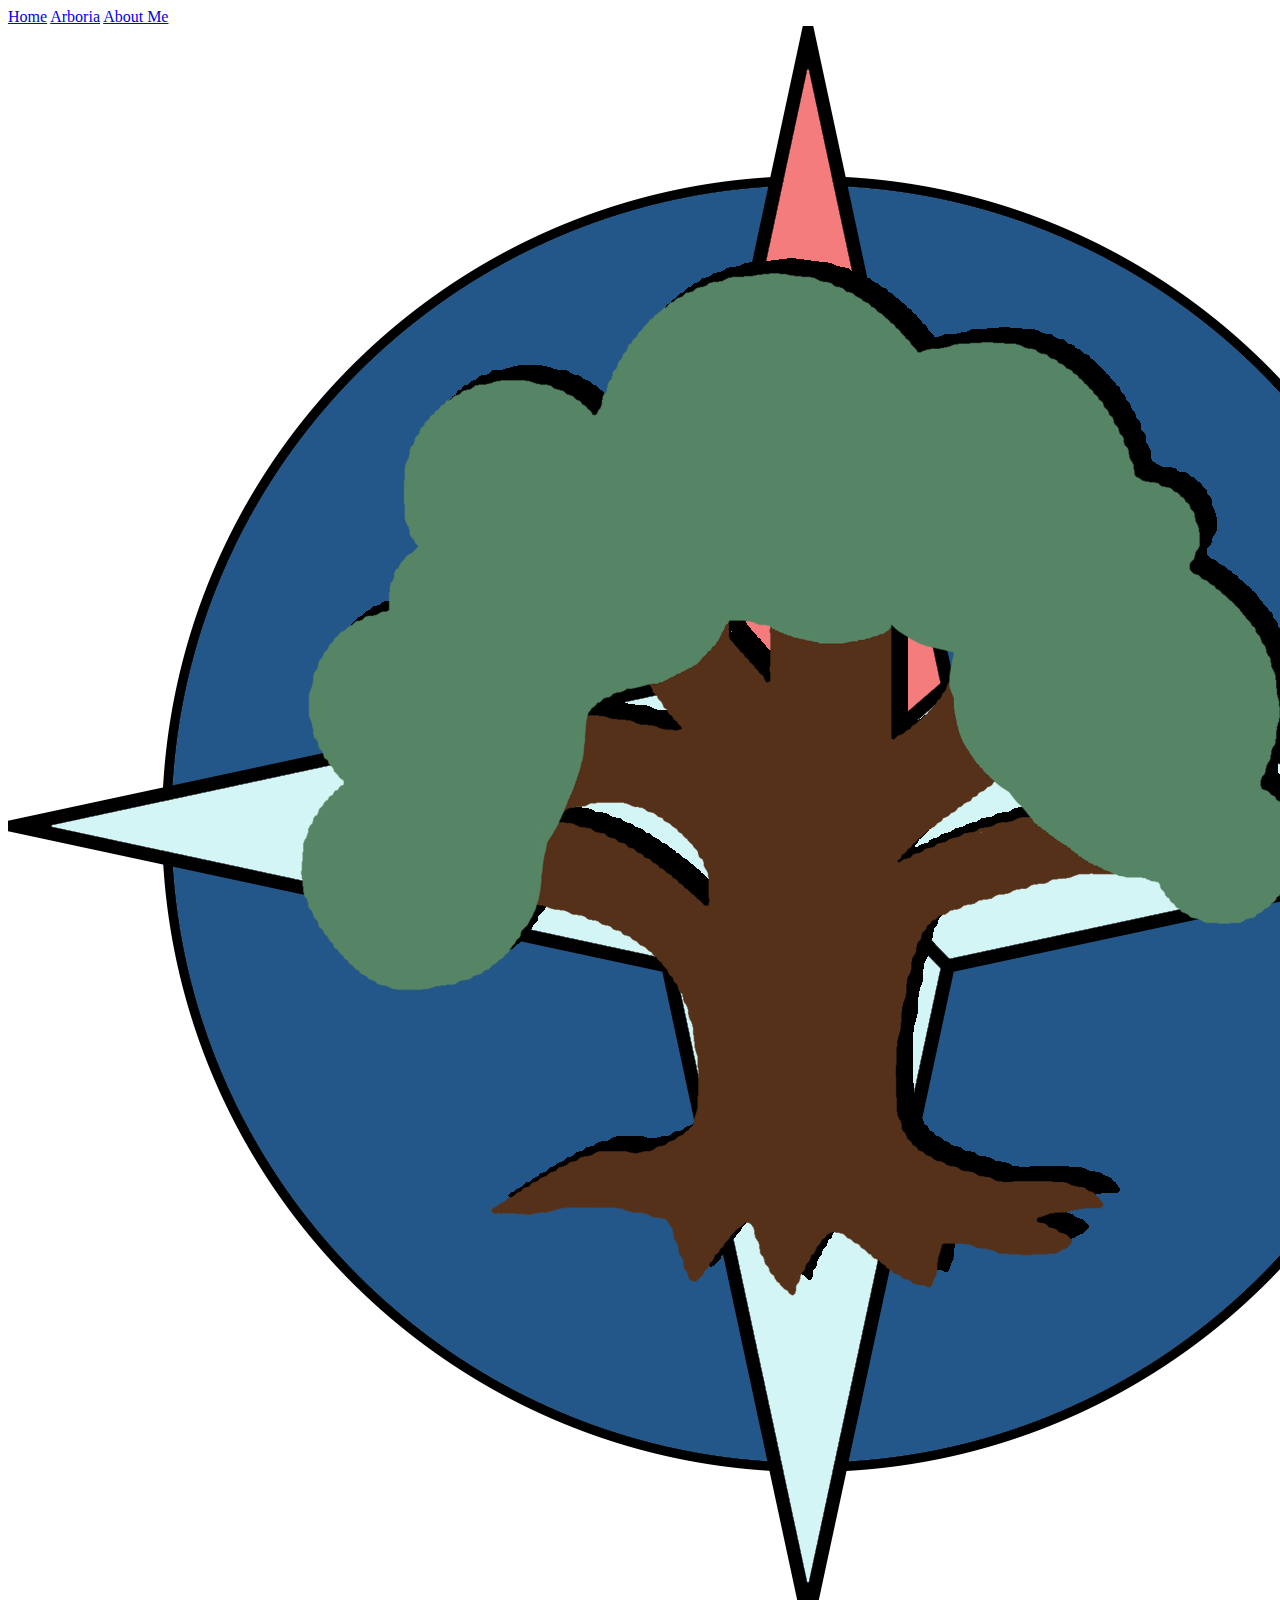
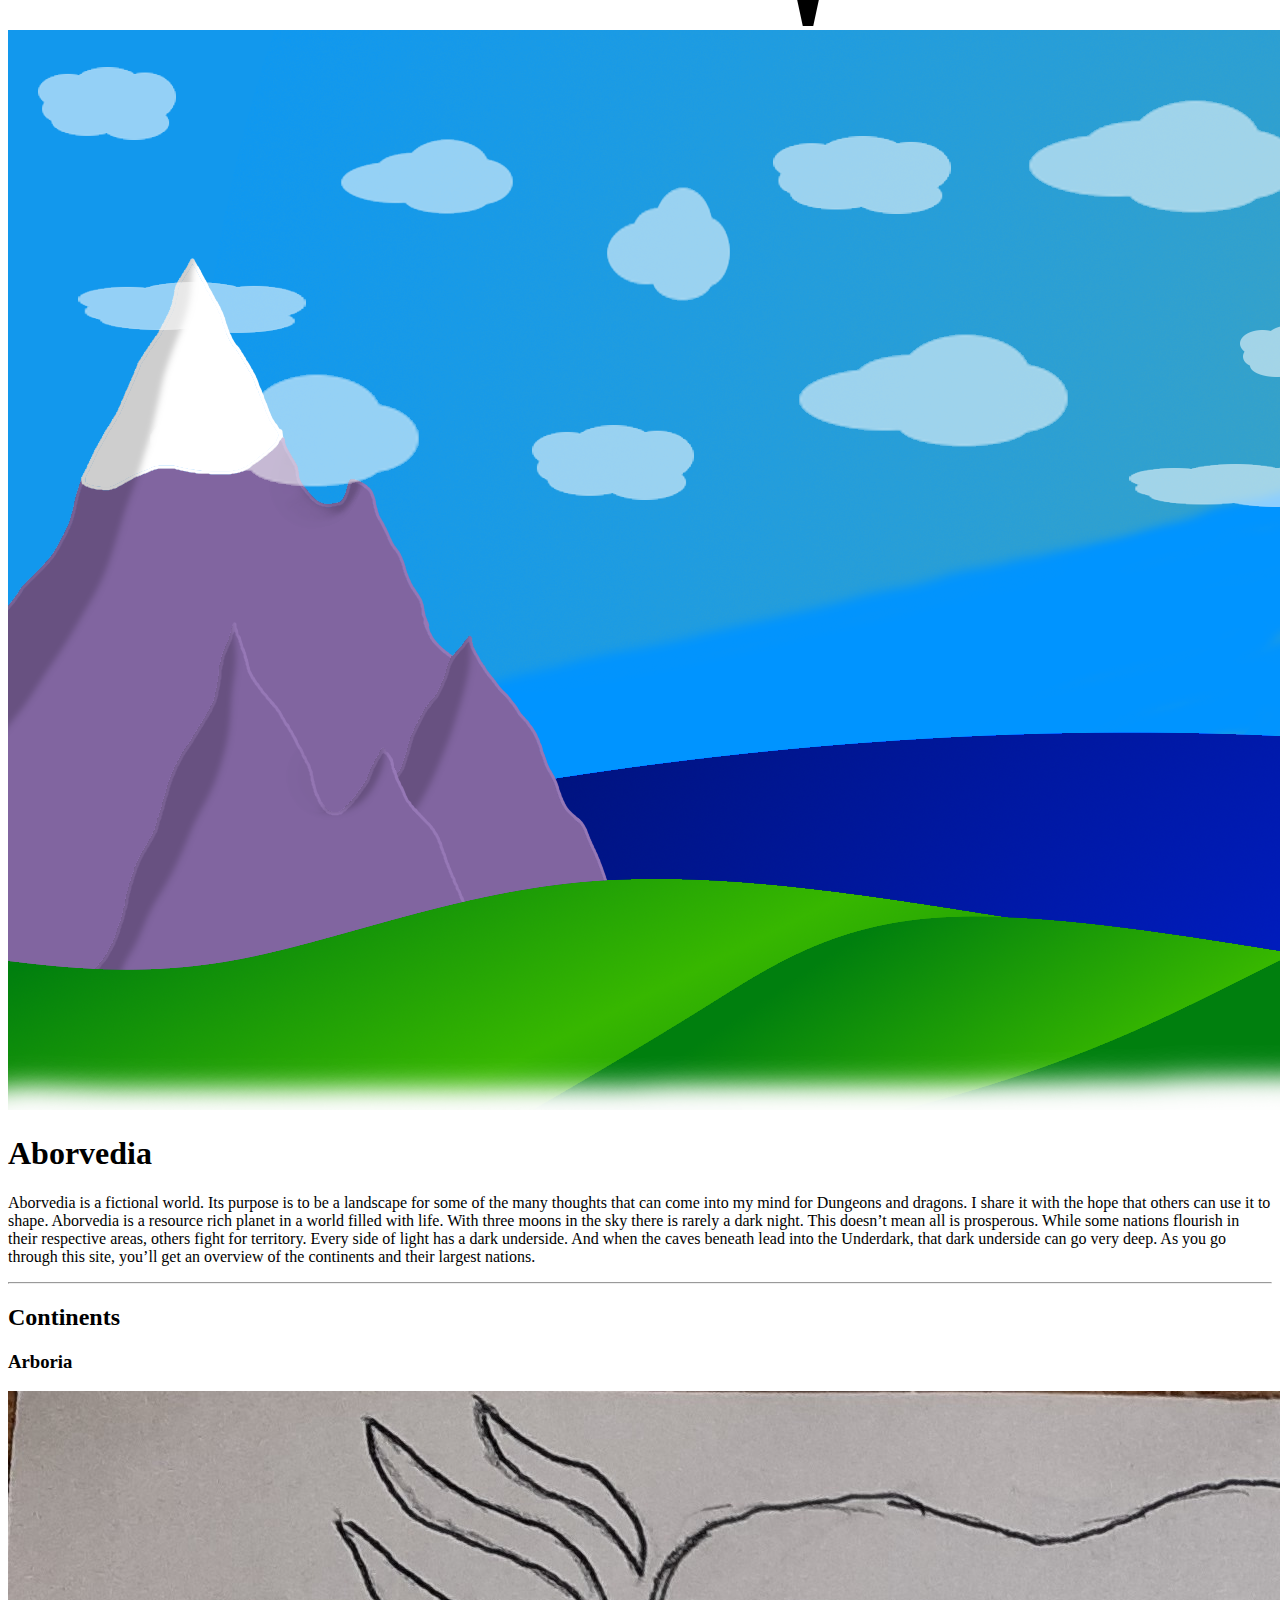
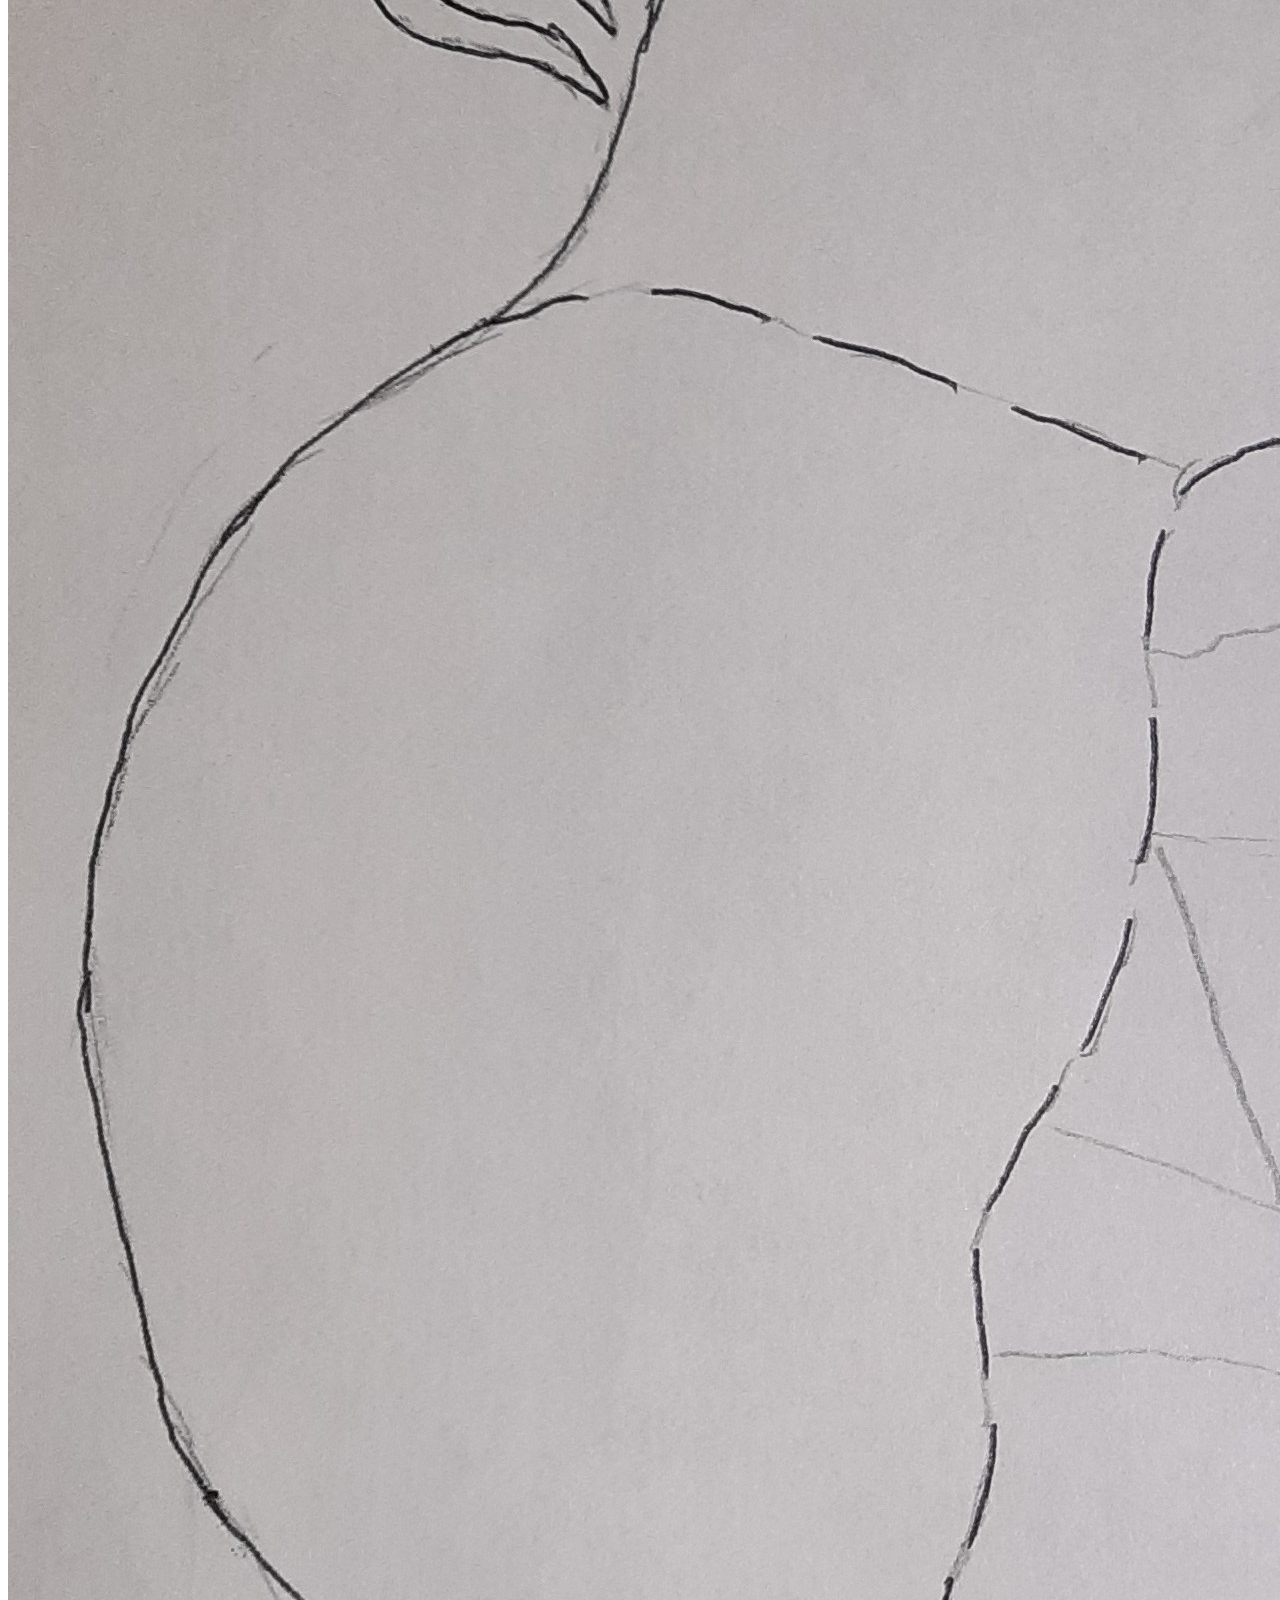
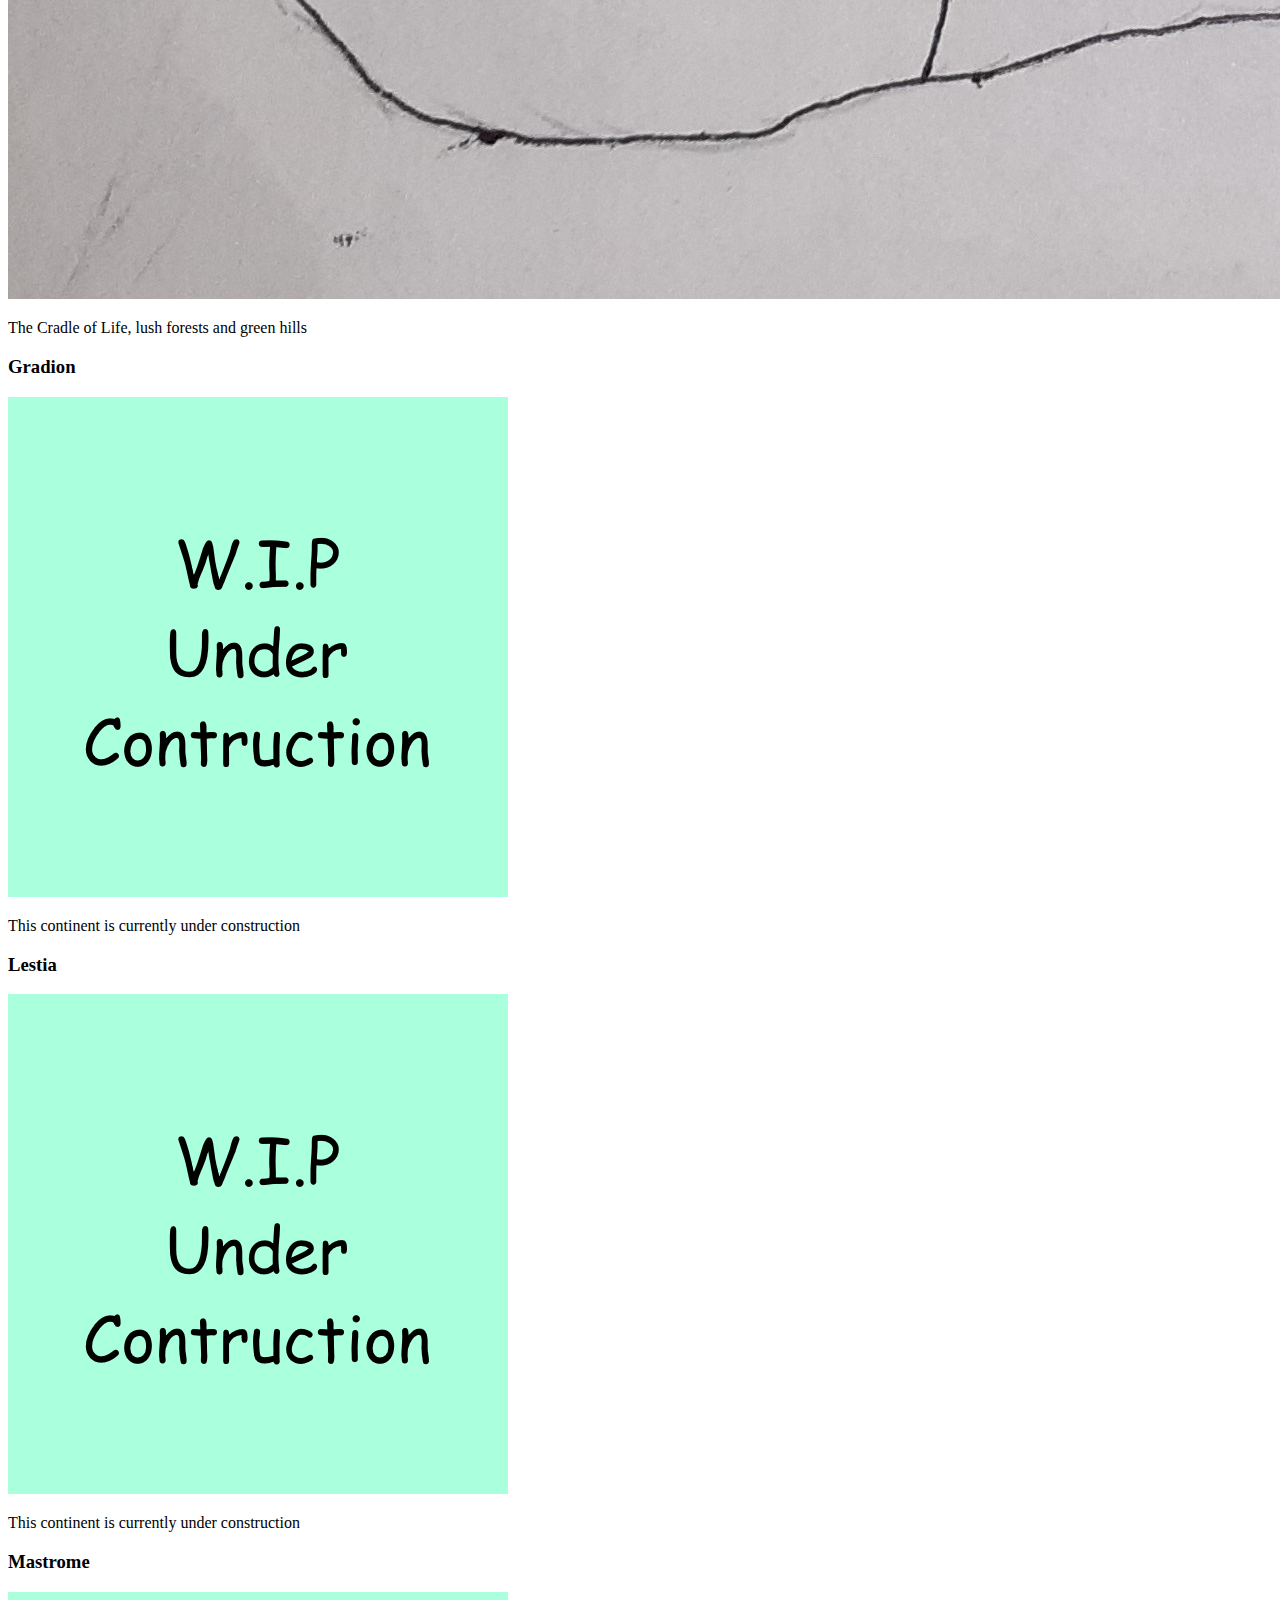
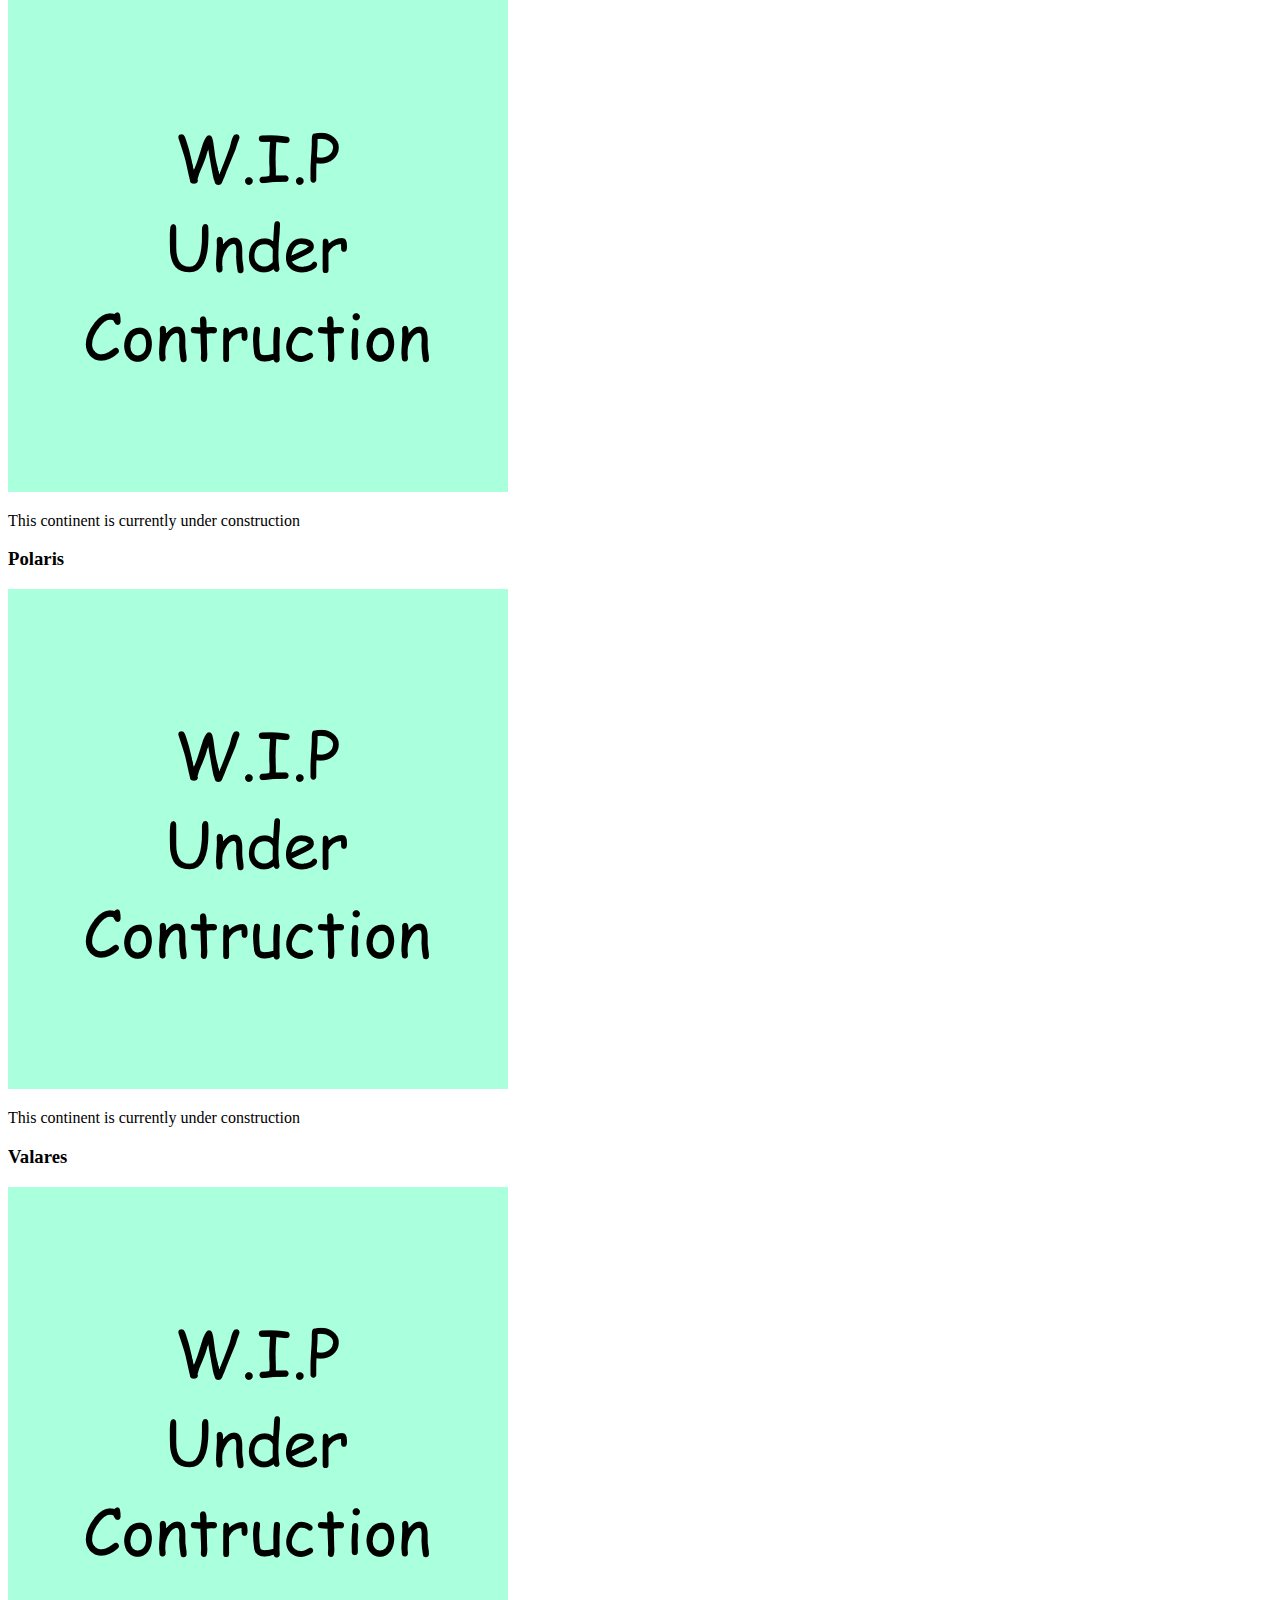
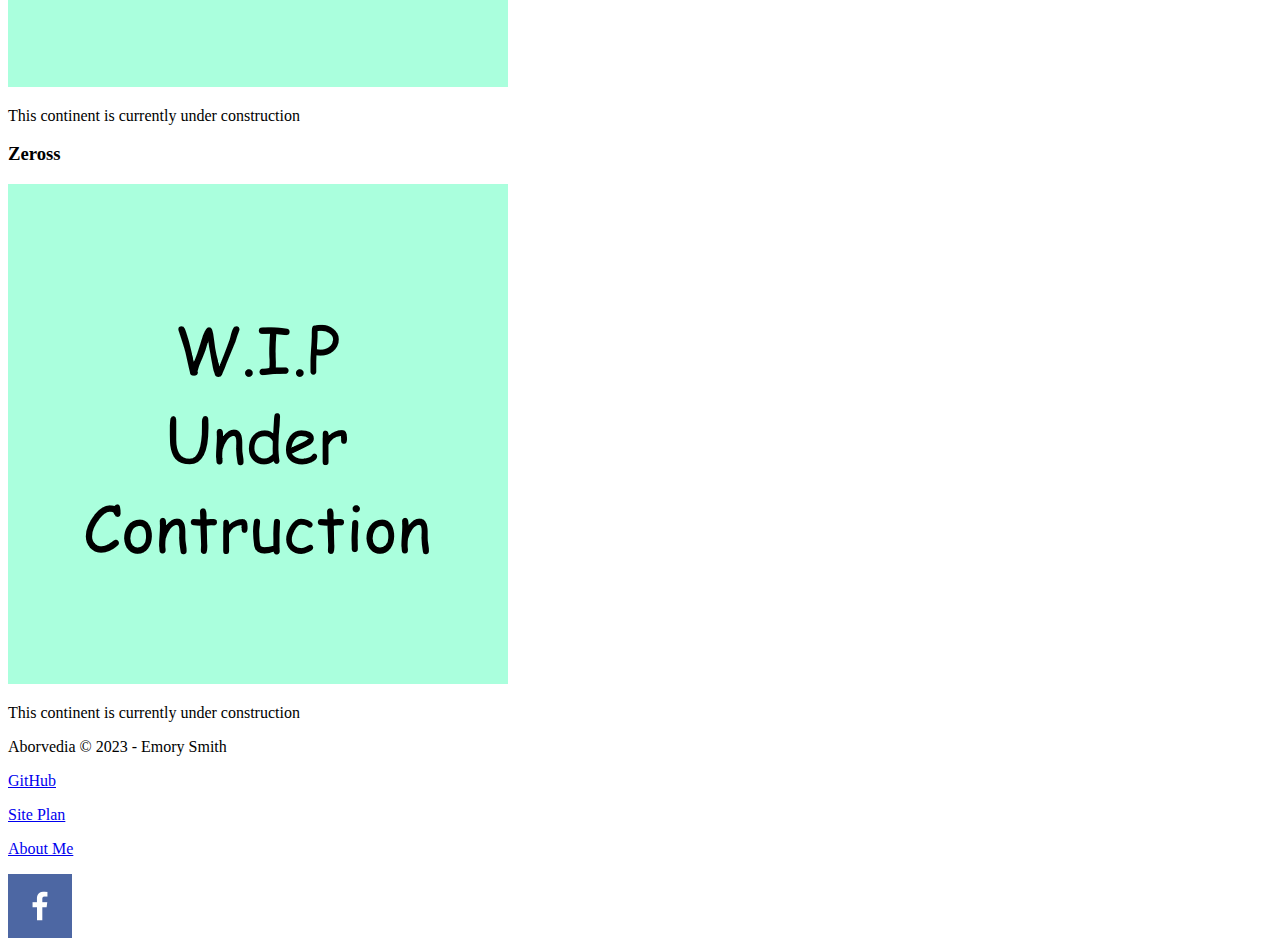
==== personal-site/index.html @ b1093164 "HTML for Site" ====
<!DOCTYPE html>
<html lang="en">
<head>
    <meta charset="UTF-8">
    <meta name="viewport" content="width=device-width, initial-scale=1.0">
    <title>Aborvedia</title>
</head>
<body>
<header>
    <nav>
        <a href="index.html">Home</a>
        <a href="arboria.html">Arboria</a>
        <a href="about-me.html">About Me</a>
    </nav>
    <a href="index.html" id="logo-link">
        <img src="images/Personal-Site-Logo-Alt.png" alt="Aborvedia Logo">
    </a>
</header>
<div id="home">
    <div class="home-box">
        <img class="title-image" src="images/title-image.png" alt="Drawing of a landscape">
        <h1 class="home-title">Aborvedia</h1>
    </div>
    <p class="aborvedia-intro">
        Aborvedia is a fictional world. Its purpose is to be a landscape for some of the many thoughts that can come into my mind for Dungeons and dragons. I share it with the hope that others can use it to shape. Aborvedia is a resource rich planet in a world filled with life. With three moons in the sky there is rarely a dark night. This doesn’t mean all is prosperous. While some nations flourish in their respective areas, others fight for territory. Every side of light has a dark underside. And when the caves beneath lead into the Underdark, that dark underside can go very deep. As you go through this site, you’ll get an overview of the continents and their largest nations.
    </p>
</div>
<hr>
<main>
<h2 class="section-title">Continents</h2>
<div id="continents">
    <section class="continent-card">    
        <h3 class="continent-card-title">Arboria</h3>
        <img class="continent-card-image" src="images/arboria-map.jpg" alt="Map of Arboria">
        <p>The Cradle of Life, lush forests and green hills</p>
        <a href="arboria.html">
            <div class="continent-link"></div>
        </a>    
    </section>
    <section class="continent-card">    
        <h3 class="continent-title">Gradion</h3>
        <img class="continent-image" src="images/WIP.png" alt="W.I.P.">
        <p>This continent is currently under construction</p>
        <a href="#">
            <div class="continent-link"></div>
        </a>    
    </section>
    <section class="continent-card">    
        <h3 class="continent-title">Lestia</h3>
        <img class="continent-image" src="images/WIP.png" alt="W.I.P.">
        <p>This continent is currently under construction</p>
        <a href="#">
            <div class="continent-link"></div>
        </a>    
    </section>
    <section class="continent-card">    
        <h3 class="continent-title">Mastrome</h3>
        <img class="continent-image" src="images/WIP.png" alt="W.I.P.">
        <p>This continent is currently under construction</p>
        <a href="#">
            <div class="continent-link"></div>
        </a>    
    </section>
    <section class="continent-card">    
        <h3 class="continent-title">Polaris</h3>
        <img class="continent-image" src="images/WIP.png" alt="W.I.P.">
        <p>This continent is currently under construction</p>
        <a href="#">
            <div class="continent-link"></div>
        </a>    
    </section>
    <section class="continent-card">    
        <h3 class="continent-title">Valares</h3>
        <img class="continent-image" src="images/WIP.png" alt="W.I.P.">
        <p>This continent is currently under construction</p>
        <a href="#">
            <div class="continent-link"></div>
        </a>    
    </section>
    <section class="continent-card">    
        <h3 class="continent-title">Zeross</h3>
        <img class="continent-image" src="images/WIP.png" alt="W.I.P.">
        <p>This continent is currently under construction</p>
        <a href="#">
            <div class="continent-link"></div>
        </a>    
    </section>
</div>
</main>
<footer>
    <p>Aborvedia &copy; 2023 - Emory Smith</p>
    <div class="bottom-links">
        <p><a href="https://github.com/ESmithByui">GitHub</a></p>
        <p><a href="site-plan.html">Site Plan</a></p>
        <p><a href="about-me.html">About Me</a></p>
        <a href="https://www.facebook.com/emory.smith.5264/">
            <img src="images/facebook.png" alt="facebook">
        </a>
    </div>
</footer>
</body>
</html>
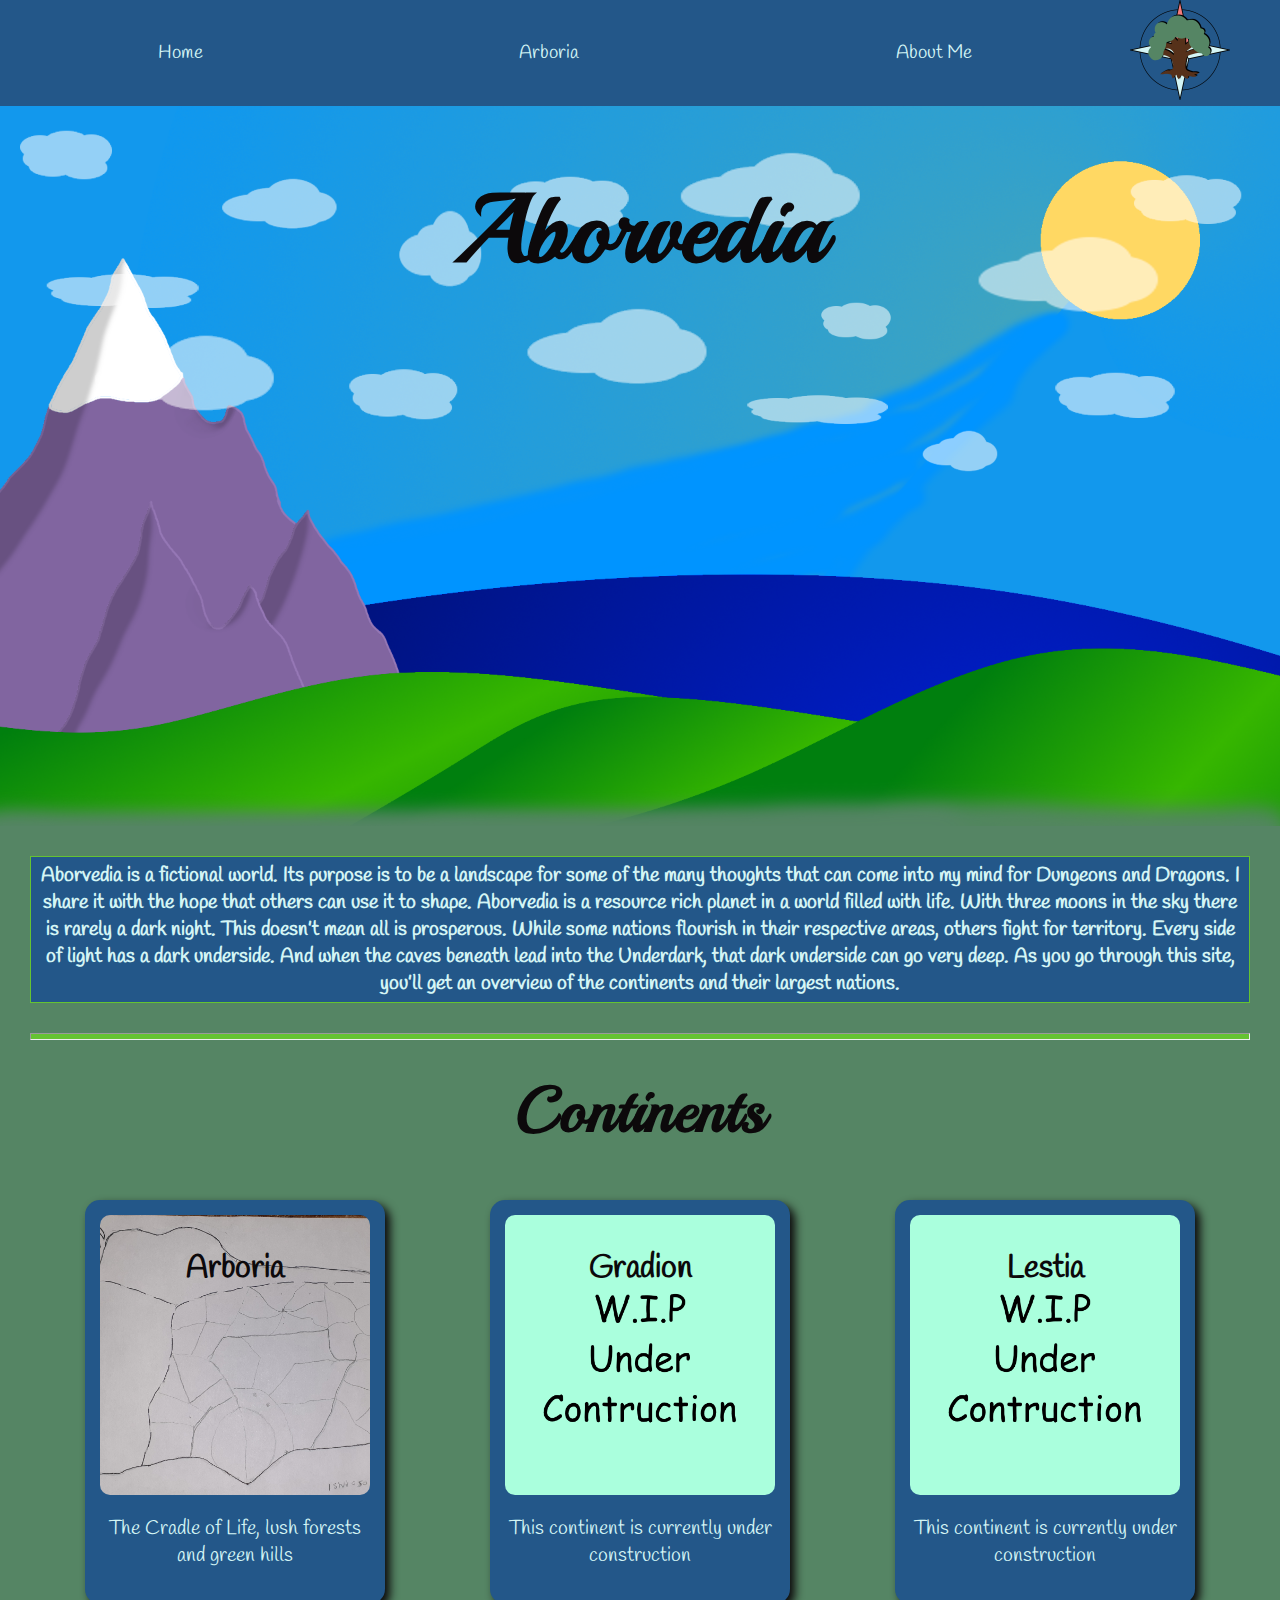
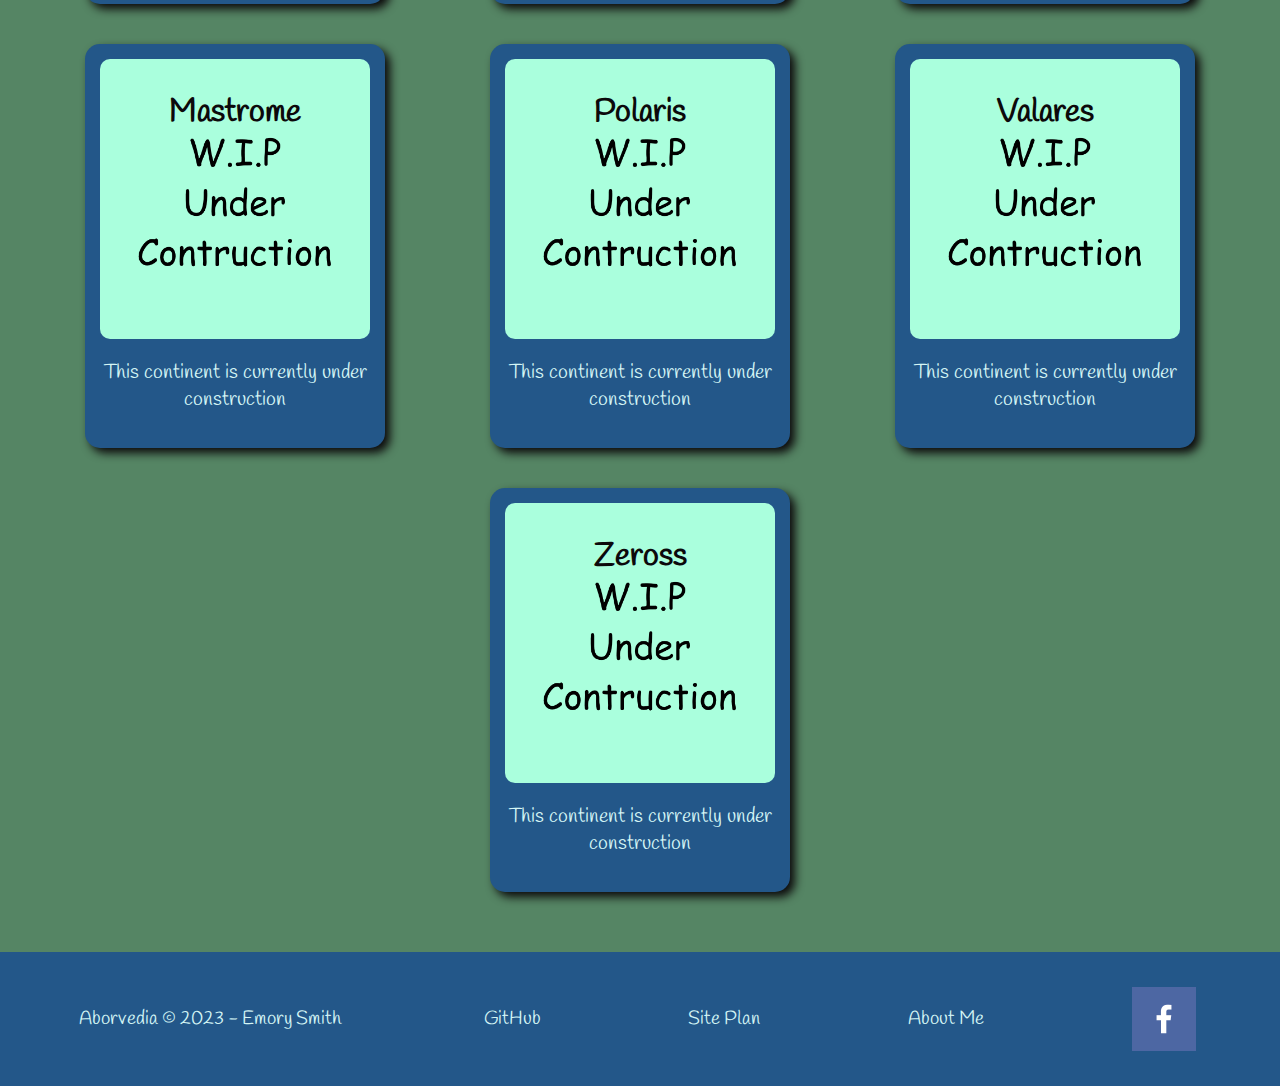
==== commit a946bb7f: "Home Page Assembled" ====
--- a/personal-site/index.html
+++ b/personal-site/index.html
@@ -4,8 +4,10 @@
     <meta charset="UTF-8">
     <meta name="viewport" content="width=device-width, initial-scale=1.0">
     <title>Aborvedia</title>
+    <link rel="stylesheet" href="styles/style.css">
 </head>
 <body>
+<div id="content">
 <header>
     <nav>
         <a href="index.html">Home</a>
@@ -13,7 +15,7 @@
         <a href="about-me.html">About Me</a>
     </nav>
     <a href="index.html" id="logo-link">
-        <img src="images/Personal-Site-Logo-Alt.png" alt="Aborvedia Logo">
+        <img class="logo" src="images/Personal-Site-Logo-Alt.png" alt="Aborvedia Logo">
     </a>
 </header>
 <div id="home">
@@ -22,81 +24,66 @@
         <h1 class="home-title">Aborvedia</h1>
     </div>
     <p class="aborvedia-intro">
-        Aborvedia is a fictional world. Its purpose is to be a landscape for some of the many thoughts that can come into my mind for Dungeons and dragons. I share it with the hope that others can use it to shape. Aborvedia is a resource rich planet in a world filled with life. With three moons in the sky there is rarely a dark night. This doesn’t mean all is prosperous. While some nations flourish in their respective areas, others fight for territory. Every side of light has a dark underside. And when the caves beneath lead into the Underdark, that dark underside can go very deep. As you go through this site, you’ll get an overview of the continents and their largest nations.
+        Aborvedia is a fictional world. Its purpose is to be a landscape for some of the many thoughts that can come into my mind for Dungeons and Dragons. I share it with the hope that others can use it to shape. Aborvedia is a resource rich planet in a world filled with life. With three moons in the sky there is rarely a dark night. This doesn’t mean all is prosperous. While some nations flourish in their respective areas, others fight for territory. Every side of light has a dark underside. And when the caves beneath lead into the Underdark, that dark underside can go very deep. As you go through this site, you’ll get an overview of the continents and their largest nations.
     </p>
 </div>
 <hr>
 <main>
 <h2 class="section-title">Continents</h2>
 <div id="continents">
-    <section class="continent-card">    
+    <section class="continent-card">
+        <a href="arboria.html"></a>    
         <h3 class="continent-card-title">Arboria</h3>
         <img class="continent-card-image" src="images/arboria-map.jpg" alt="Map of Arboria">
         <p>The Cradle of Life, lush forests and green hills</p>
-        <a href="arboria.html">
-            <div class="continent-link"></div>
-        </a>    
     </section>
     <section class="continent-card">    
-        <h3 class="continent-title">Gradion</h3>
-        <img class="continent-image" src="images/WIP.png" alt="W.I.P.">
+        <a href="#"></a>
+        <h3 class="continent-card-title">Gradion</h3>
+        <img class="continent-card-image" src="images/WIP.png" alt="W.I.P.">
         <p>This continent is currently under construction</p>
-        <a href="#">
-            <div class="continent-link"></div>
-        </a>    
     </section>
     <section class="continent-card">    
-        <h3 class="continent-title">Lestia</h3>
-        <img class="continent-image" src="images/WIP.png" alt="W.I.P.">
+        <a href="#"></a>
+        <h3 class="continent-card-title">Lestia</h3>
+        <img class="continent-card-image" src="images/WIP.png" alt="W.I.P.">
+        <p>This continent is currently under construction</p>   
+    </section>
+    <section class="continent-card">  
+        <a href="#"></a>  
+        <h3 class="continent-card-title">Mastrome</h3>
+        <img class="continent-card-image" src="images/WIP.png" alt="W.I.P.">
+        <p>This continent is currently under construction</p> 
+    </section>
+    <section class="continent-card">   
+        <a href="#"></a> 
+        <h3 class="continent-card-title">Polaris</h3>
+        <img class="continent-card-image" src="images/WIP.png" alt="W.I.P.">
         <p>This continent is currently under construction</p>
-        <a href="#">
-            <div class="continent-link"></div>
-        </a>    
     </section>
-    <section class="continent-card">    
-        <h3 class="continent-title">Mastrome</h3>
-        <img class="continent-image" src="images/WIP.png" alt="W.I.P.">
+    <section class="continent-card">  
+        <a href="#"></a> 
+        <h3 class="continent-card-title">Valares</h3>
+        <img class="continent-card-image" src="images/WIP.png" alt="W.I.P.">
         <p>This continent is currently under construction</p>
-        <a href="#">
-            <div class="continent-link"></div>
-        </a>    
     </section>
-    <section class="continent-card">    
-        <h3 class="continent-title">Polaris</h3>
-        <img class="continent-image" src="images/WIP.png" alt="W.I.P.">
-        <p>This continent is currently under construction</p>
-        <a href="#">
-            <div class="continent-link"></div>
-        </a>    
-    </section>
-    <section class="continent-card">    
-        <h3 class="continent-title">Valares</h3>
-        <img class="continent-image" src="images/WIP.png" alt="W.I.P.">
-        <p>This continent is currently under construction</p>
-        <a href="#">
-            <div class="continent-link"></div>
-        </a>    
-    </section>
-    <section class="continent-card">    
-        <h3 class="continent-title">Zeross</h3>
-        <img class="continent-image" src="images/WIP.png" alt="W.I.P.">
-        <p>This continent is currently under construction</p>
-        <a href="#">
-            <div class="continent-link"></div>
-        </a>    
+    <section class="continent-card"> 
+        <a href="#"></a>   
+        <h3 class="continent-card-title">Zeross</h3>
+        <img class="continent-card-image" src="images/WIP.png" alt="W.I.P.">
+        <p>This continent is currently under construction</p>    
     </section>
 </div>
 </main>
 <footer>
     <p>Aborvedia &copy; 2023 - Emory Smith</p>
-    <div class="bottom-links">
-        <p><a href="https://github.com/ESmithByui">GitHub</a></p>
-        <p><a href="site-plan.html">Site Plan</a></p>
-        <p><a href="about-me.html">About Me</a></p>
-        <a href="https://www.facebook.com/emory.smith.5264/">
-            <img src="images/facebook.png" alt="facebook">
-        </a>
-    </div>
+    <p><a href="https://github.com/ESmithByui">GitHub</a></p>
+    <p><a href="site-plan.html">Site Plan</a></p>
+    <p><a href="about-me.html">About Me</a></p>
+    <a class="facebook-link" href="https://www.facebook.com/emory.smith.5264/">
+        <img src="images/facebook.png" alt="facebook">
+    </a>
 </footer>
+</div>
 </body>
 </html>--- a/personal-site/styles/style.css
+++ b/personal-site/styles/style.css
@@ -0,0 +1,166 @@
+@import url('https://fonts.googleapis.com/css2?family=Handlee&family=Playball&display=swap');
+
+body {
+    margin: 0 auto;
+    padding: 0;
+    font-family: "Handlee", Arial, sans-serif;
+    max-width: 2000px;
+    color: #0C090B;
+    background-color: #0C090B;
+}
+#content {
+    background-color: #558564;
+}
+hr {
+    height: 5px;
+    margin: 30px;
+    background: #65C332;
+}
+header {
+    background-color: #235789;
+    display: grid;
+    grid-template-columns: auto 150px;
+    align-items: center;
+}
+nav {
+    display: flex;
+    justify-content: space-around;
+}
+nav a {
+    text-align: center;
+    text-decoration: none;
+    color: #D4F5F5;
+    padding: 40px;
+    font-size: 1.2em;;
+}
+nav a:hover {
+    background-color: #558564;
+}
+.logo-link{
+    padding-top: 5px;
+    justify-self: center;
+    align-self: center;
+}
+.logo {
+    width: 100px;
+}
+.home-box {
+    display: grid;
+    grid-template-columns: 1fr 300px 1fr;
+    justify-items: center;
+}
+.title-image {
+    width: 100%;
+    grid-column: 1/4;
+    grid-row: 1/3;
+}
+.home-title {
+    font-family: "Playball";
+    font-weight: bold;
+    font-size: 6em;
+    grid-column: 2/3;
+    grid-row: 1/2;
+    color: #0C090B;
+}
+.aborvedia-intro {
+    background-color: #235789;
+    color: #D4F5F5;
+    text-align: center;
+    font-weight: bold;
+    font-size: 1.25em;
+    border: 1px solid #65C332 ;
+    padding: 5px;
+    margin: 30px;
+    
+}
+
+.section-title {
+    margin: 30px;
+    text-align: center;
+    color: #0C090B;
+    font-family: "Playball";
+    font-size: 4em;
+}
+
+#continents {
+    display: flex;
+    flex-wrap: wrap;
+    justify-content: space-evenly;
+    align-items: center;
+}
+.continent-card {
+    margin: 20px;
+    width: 300px;
+    background-color: #235789;
+    display: grid;
+    grid-template-columns: 15px 1fr 15px;
+    grid-template-rows: 15px 280px 1fr 15px;
+    justify-content: center;
+    border-radius: 15px;
+    box-shadow: 5px 5px 10px #0C090B;
+    color: #D4F5F5;
+}
+.continent-card:hover {
+    background-color: #D4F5F5;
+    color: #235789;
+    transform: scale(1.05);
+}
+.continent-card a{
+    grid-column: 2/3;
+    grid-row: 2/3;
+    z-index: 2;
+}
+.continent-card-title {
+    text-align: center;
+    grid-column: 2/3;
+    grid-row: 2/3;
+    z-index: 1;
+    font-size: 2em;
+    color: #0C090B;
+}
+.continent-card-image {
+    width: 100%;
+    height: 100%;
+    object-fit: cover;
+    grid-column: 2/3;
+    grid-row: 2/3;
+    border-radius: 10px;
+}
+.continent-card p {
+    text-align: center;
+    grid-column: 2/3;
+    grid-row: 3/4;
+    font-size: 1.25em;
+}
+.continent-link {
+    grid-column: 1/4;
+    grid-row: 1/5;
+    background-color: #65C332;
+}
+
+footer {
+    background-color: #235789;
+    display: flex;
+    justify-content: space-around;
+    align-items: center;
+    padding: 30px 10px;
+    margin-top: 40px;
+    color: #D4F5F5;
+    font-size: 1.2em;
+}
+footer a {
+    color: #D4F5F5;
+    text-decoration: none;
+    padding: 5px;
+}
+footer a:hover {
+    text-decoration: underline;
+    color: #65C332;
+}
+.facebook-link {
+    font-size: 0;
+}
+footer a img {
+    width: 100%;
+
+}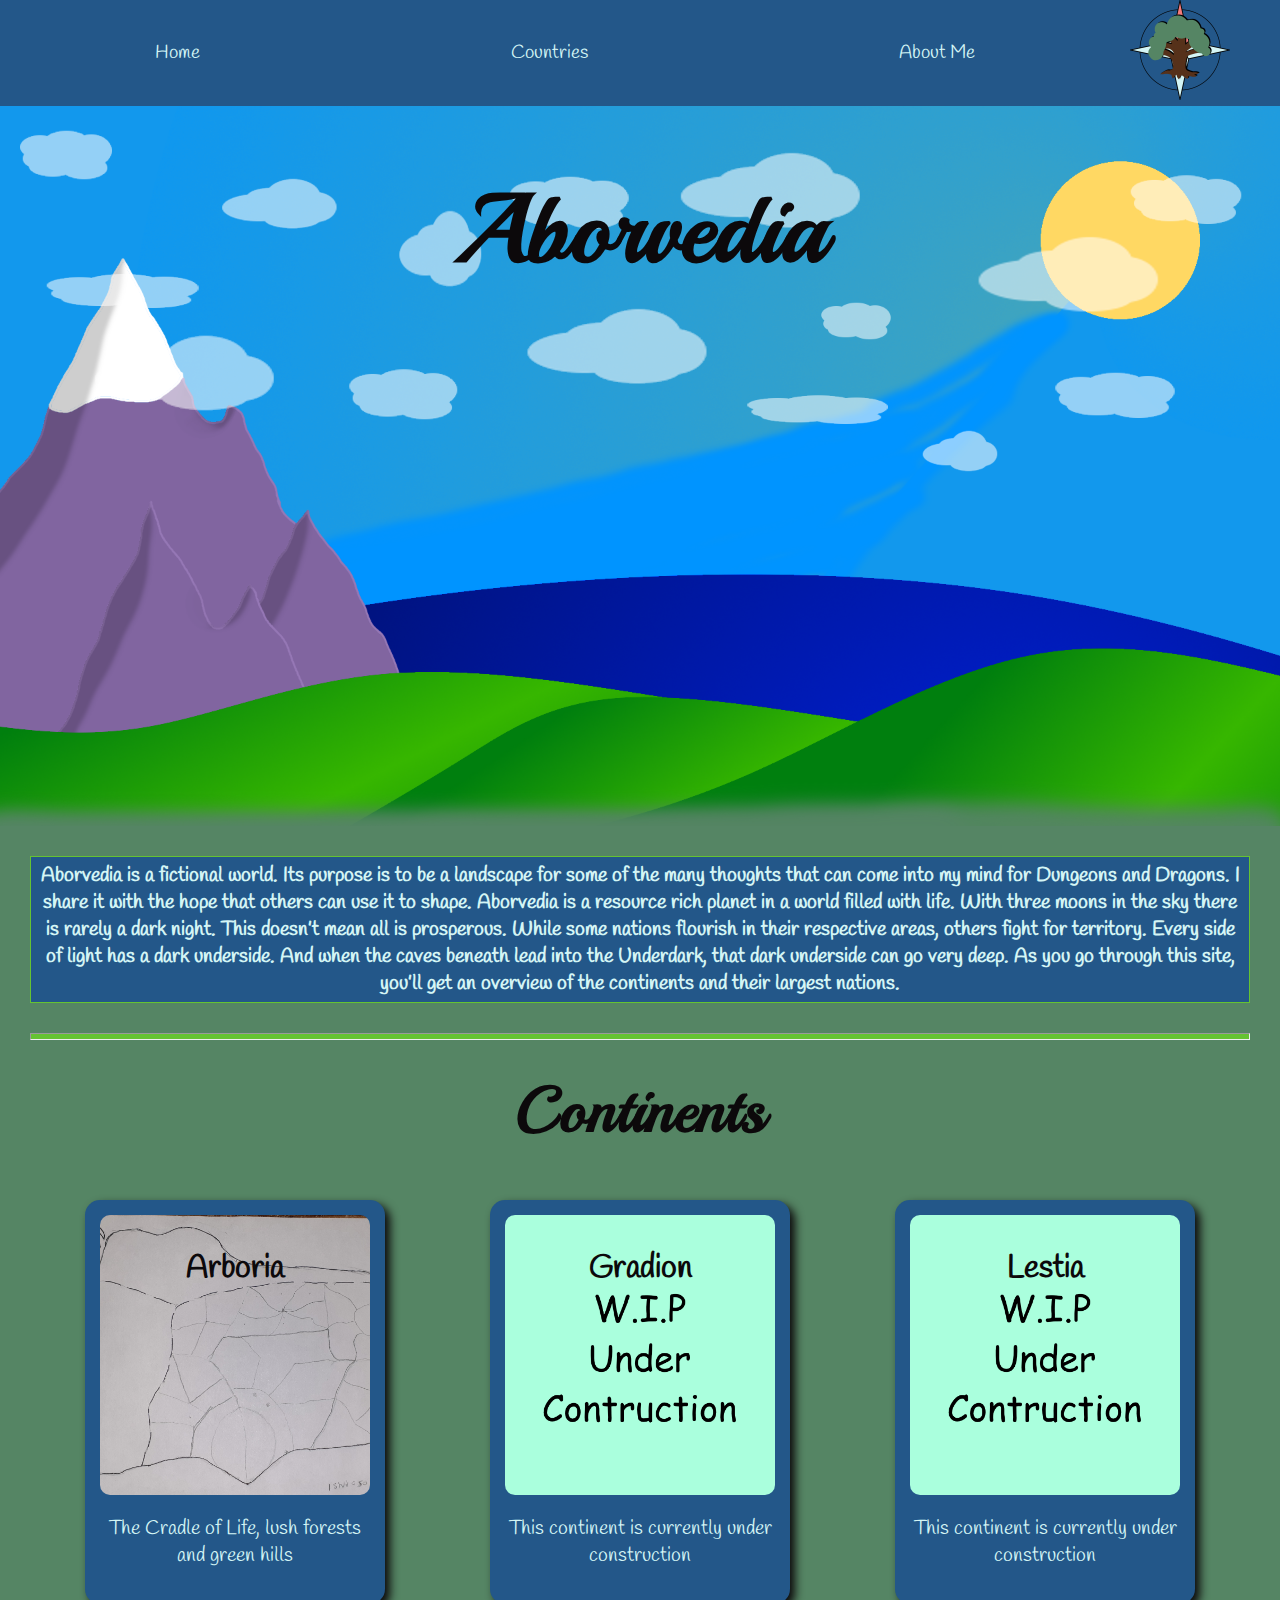
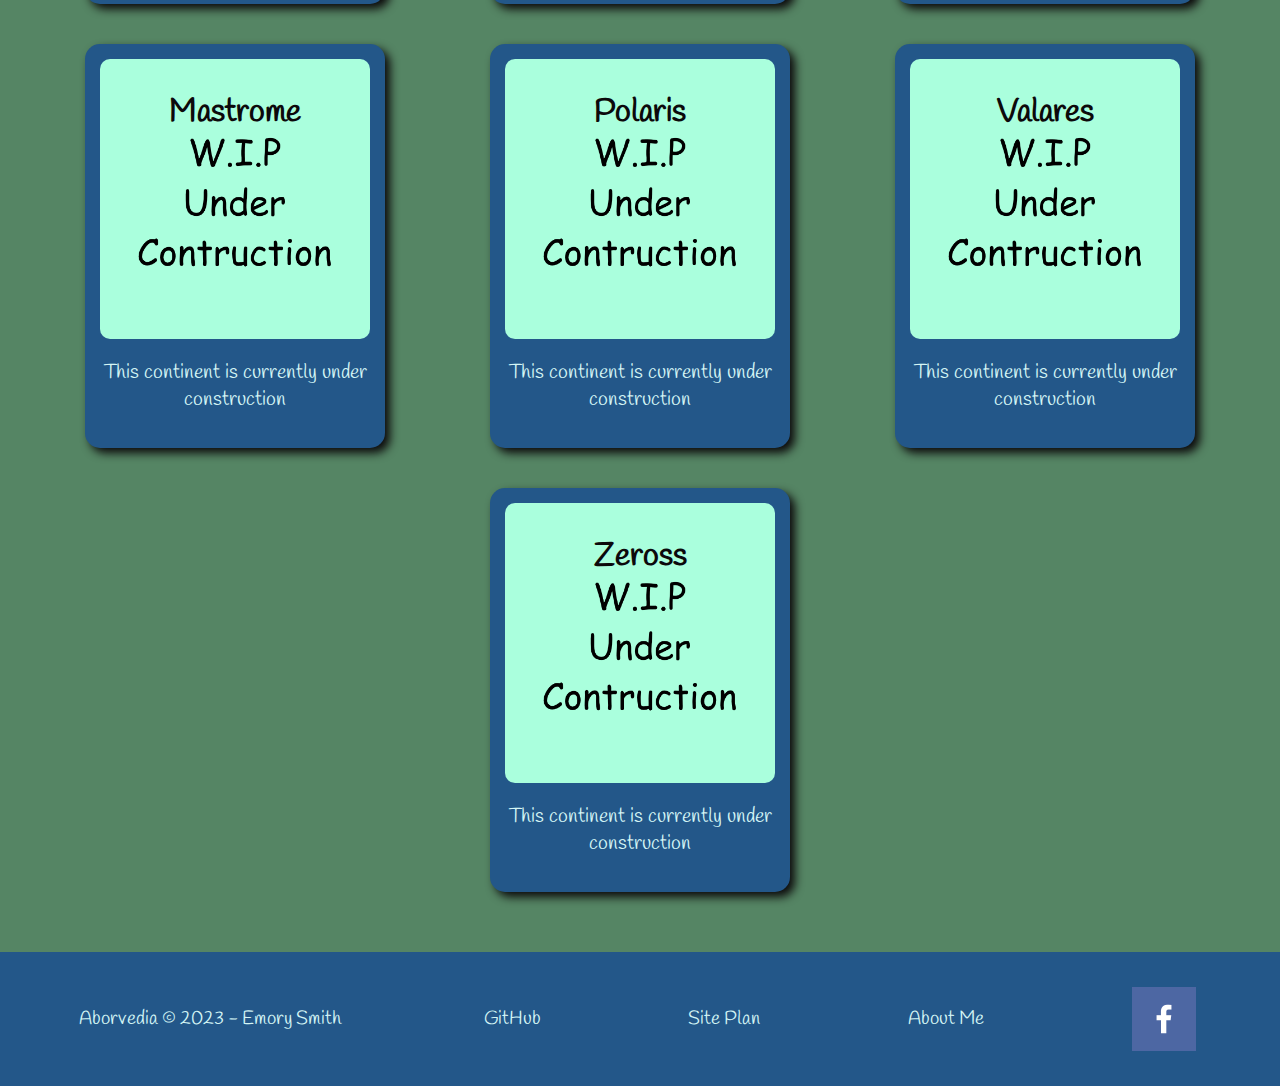
==== commit 3aef61e0: "Added a dropdown menu" ====
--- a/personal-site/index.html
+++ b/personal-site/index.html
@@ -11,7 +11,18 @@
 <header>
     <nav>
         <a href="index.html">Home</a>
-        <a href="arboria.html">Arboria</a>
+        <div class="drop-down">
+            <button class="drop-button">Countries</button>
+            <div class="drop-content">
+                <a href="arboria.html">Arboria</a>
+                <a href="#">Gradion</a>
+                <a href="#">Lestia</a>
+                <a href="#">Mastrome</a>
+                <a href="#">Polaris</a>
+                <a href="#">Valares</a>
+                <a href="#">Zeross</a>
+            </div>
+        </div>
         <a href="about-me.html">About Me</a>
     </nav>
     <a href="index.html" id="logo-link">
--- a/personal-site/styles/style.css
+++ b/personal-site/styles/style.css
@@ -31,9 +31,46 @@
     text-decoration: none;
     color: #D4F5F5;
     padding: 40px;
-    font-size: 1.2em;;
-}
-nav a:hover {
+    font-size: 1.2em;
+}
+nav a:hover{
+    background-color: #558564;
+}
+.drop-button {
+    background-color: #235789;
+    color: #D4F5F5;
+    padding: 40px;
+    font-size: 1.2em;
+    border: none;
+    font-family: "Handlee", Arial, sans-serif;
+}
+.drop-down {
+    position: relative;
+    display: inline-block;
+}
+.drop-content {
+    display: none;
+    position: absolute;
+    background-color: #D4F5F5;
+    min-width: 160px;
+    box-shadow: 0px 10px 15px #0C090B;
+    z-index: 4;
+}
+.drop-content a {
+    text-align: center;
+    text-decoration: none;
+    color: #235789;
+    padding: 40px;
+    font-size: 1.2em;
+    display: block;
+}
+.drop-content a:hover {
+    background-color: #65C332;
+}
+.drop-down:hover .drop-content {
+    display: block;
+}
+.drop-down:hover .drop-button {
     background-color: #558564;
 }
 .logo-link{
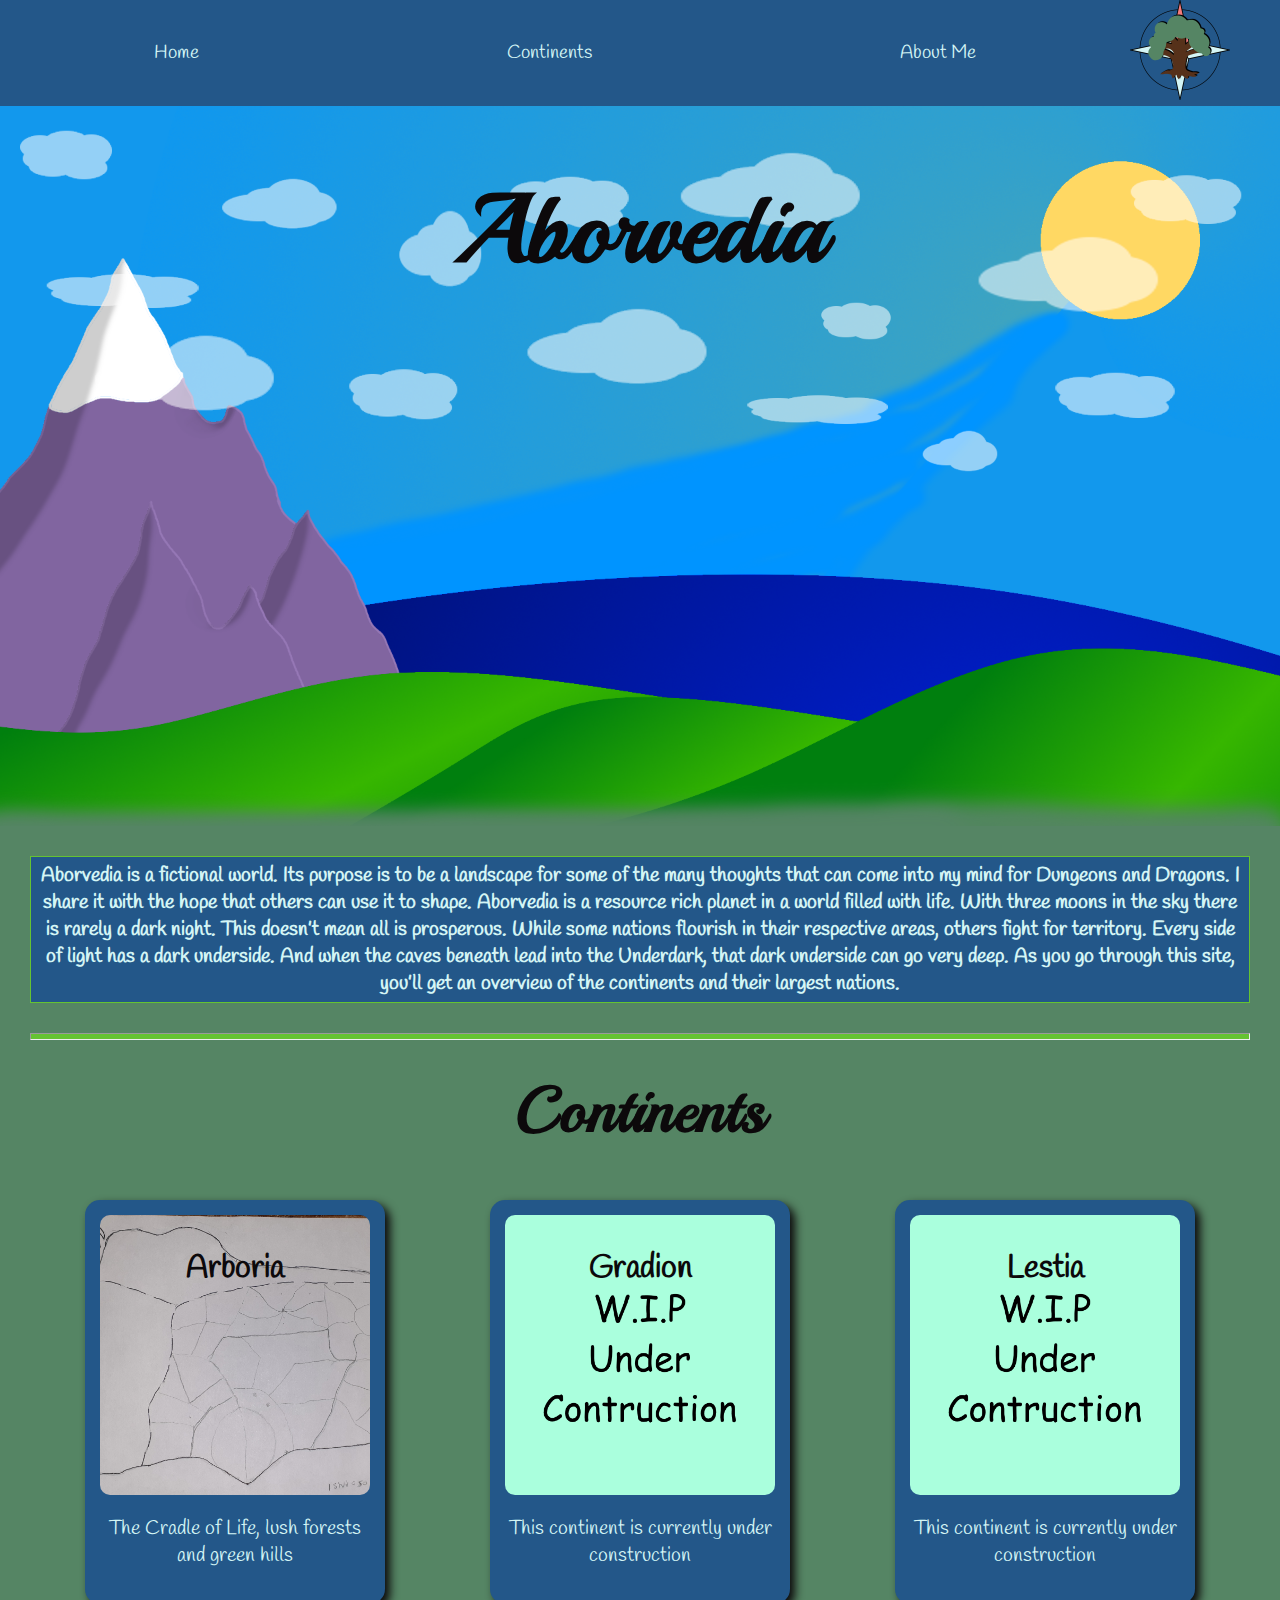
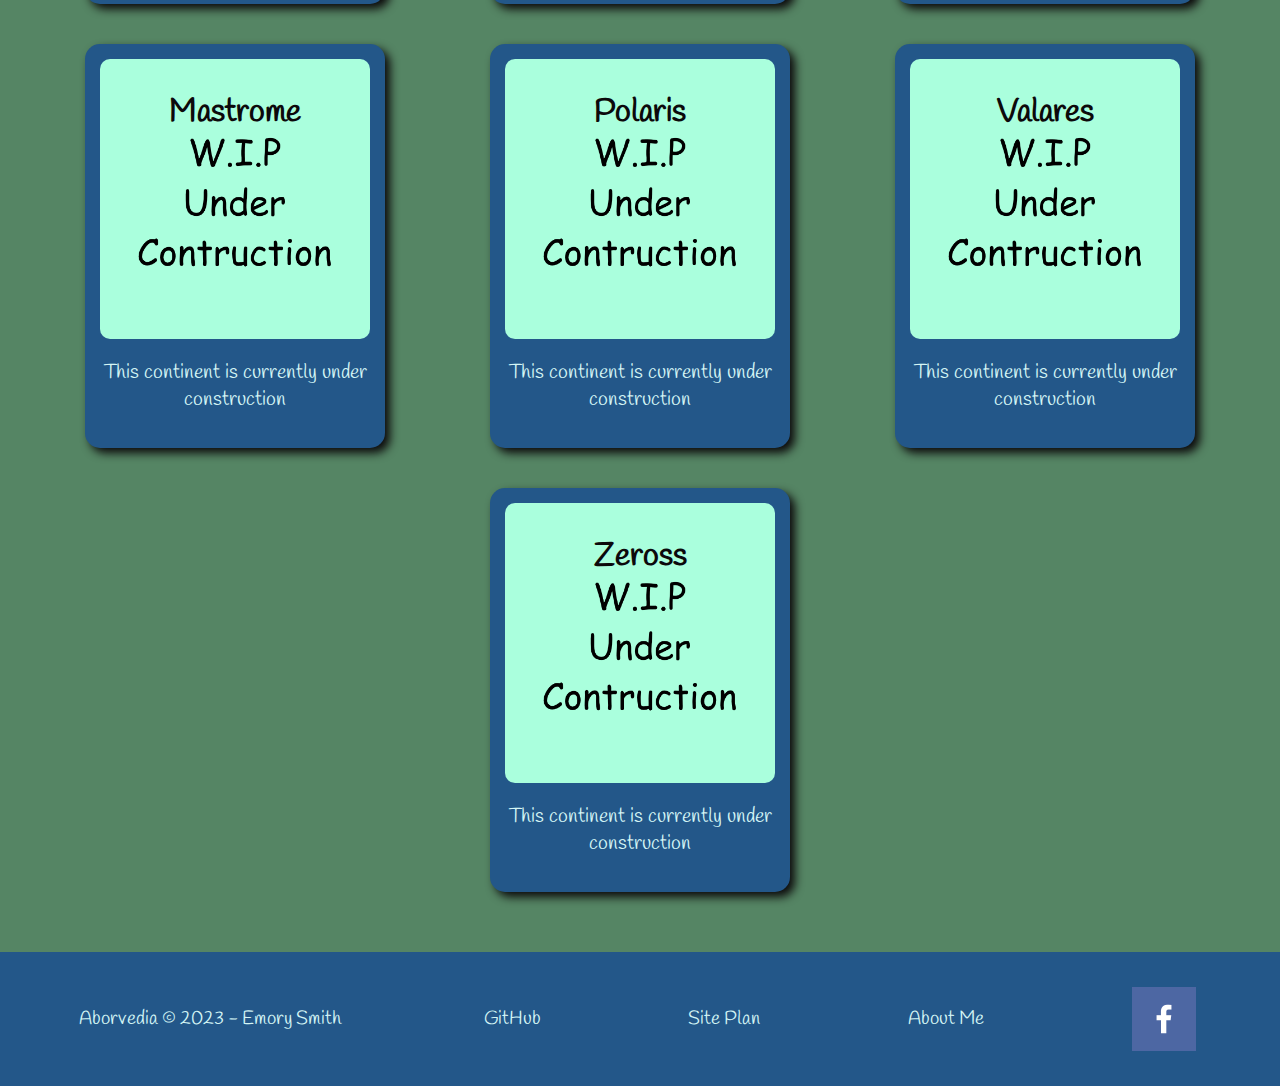
==== commit 75090141: "Fixed header error" ====
--- a/personal-site/index.html
+++ b/personal-site/index.html
@@ -12,7 +12,7 @@
     <nav>
         <a href="index.html">Home</a>
         <div class="drop-down">
-            <button class="drop-button">Countries</button>
+            <button class="drop-button">Continents</button>
             <div class="drop-content">
                 <a href="arboria.html">Arboria</a>
                 <a href="#">Gradion</a>
